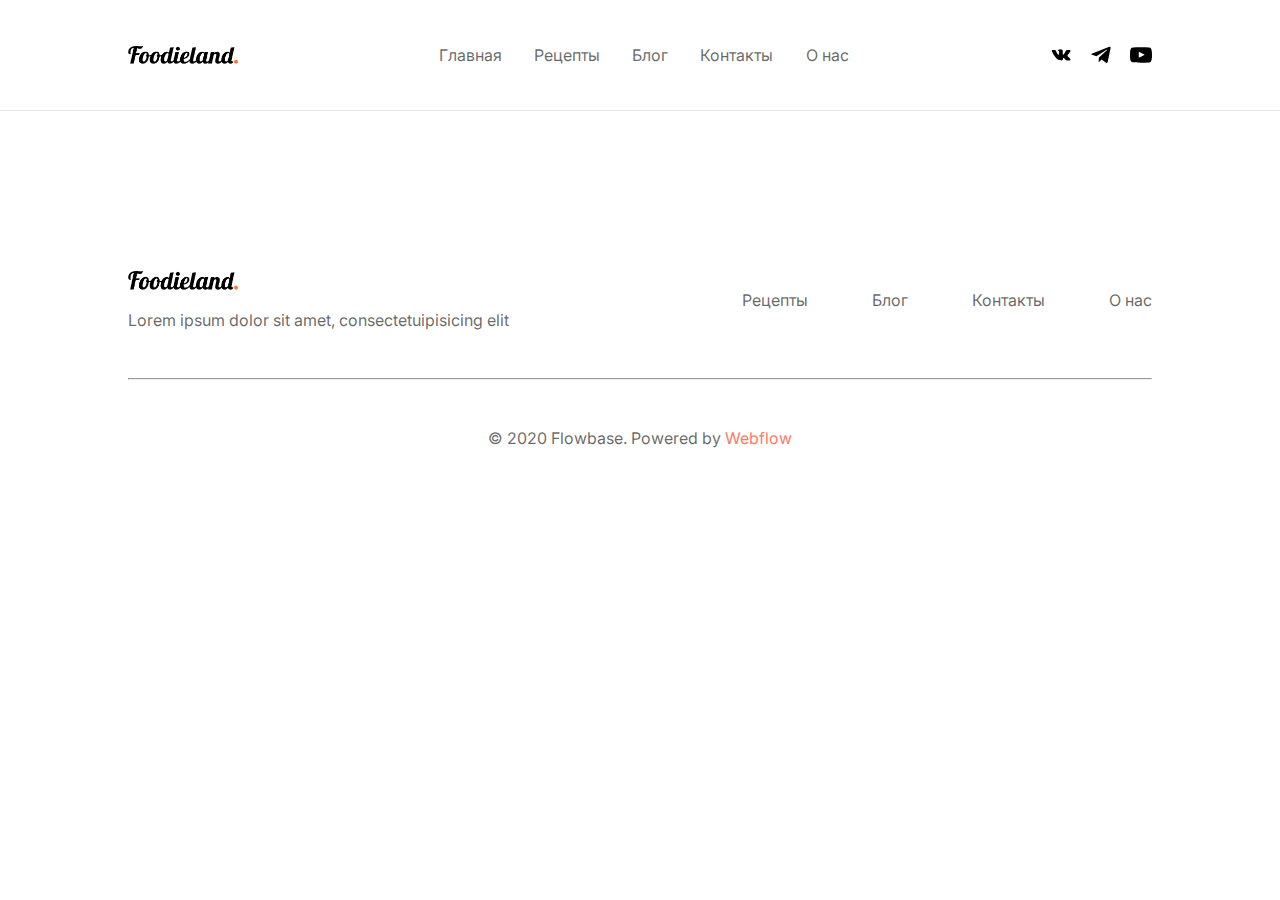
==== blog.html @ 5ad226de "Начата верстка страницы-шаблона рецепта, сверстан блок Recipe-main-block" ====
<!DOCTYPE html>
<html lang="ru">
<head>
    <meta charset="UTF-8">
    <meta name="viewport" content="width=device-width, initial-scale=1.0">
    <link rel="stylesheet" href="css/global.css">
    <title>YummyCreations | Блог</title>
</head>
<body>
    <!-- HEADER -->
    <header class="header">
        <div class="header__wrapper">
            <img src="img/header/logo.png" alt="logo" class="logo">
            <nav class="header__nav">
                <ul class="menu">
                    <a href="index.html" class="menu__link"><li class="menu__item">Главная</li></a>
                    <a href="recipes.html" class="menu__link"><li class="menu__item">Рецепты</li></a>
                    <a href="blog.html" class="menu__link"><li class="menu__item">Блог</li></a>
                    <a href="contacts.html" class="menu__link"><li class="menu__item">Контакты</li></a>
                    <a href="about-us.html" class="menu__link"><li class="menu__item">О нас</li></a>
                </ul>
            </nav>
            <nav class="header__social">
                <img src="img/social-icons/vk-icon.svg" alt="vk" class="social__icon">
                <img src="img/social-icons/telegram-icon.svg" alt="tg" class="social__icon">
                <img src="img/social-icons/youtube-icon.svg" alt="yt" class="social__icon">
            </nav>
        </div>
    </header>

    <!-- FOOTER -->
    <footer class="footer">
        <div class="footer__header">
            <div class="footer__header__info">
                <img src="img/header/logo.png" alt="logo" class="footer__header__info__logo">
                <p class="footer__header__info__text">Lorem ipsum dolor sit amet, consectetuipisicing elit</p>
            </div>
            <nav class="footer__header__nav">
                <ul class="footer__header__menu">
                    <li class="footer__header__menu__item">
                        <a href="recipes.html" class="footer__header__menu__link">Рецепты</a>
                    </li>
                    <li class="footer__header__menu__item">
                        <a href="" class="footer__header__menu__link">Блог</a>
                    </li>
                    <li class="footer__header__menu__item">
                        <a href="" class="footer__header__menu__link">Контакты</a>
                    </li>
                    <li class="footer__header__menu__item">
                        <a href="" class="footer__header__menu__link">О нас</a>
                    </li>
                </ul>
            </nav>
        </div>
        <hr>
        <div class="footer__license">
            <p class="footer__license__text">© 2020 Flowbase. Powered by <span class="orange">Webflow</span></p>
        </div>
    </footer>
</body>
</html>
---- css/global.css ----
/* Base link */
@import url(base/index.css);
/* Components link */
@import url(components/index/index.css);
@import url(components/recipe/index.css);
@import url(components/buttons.css);
/* Utilities link */
@import url(utilities/variables.css);
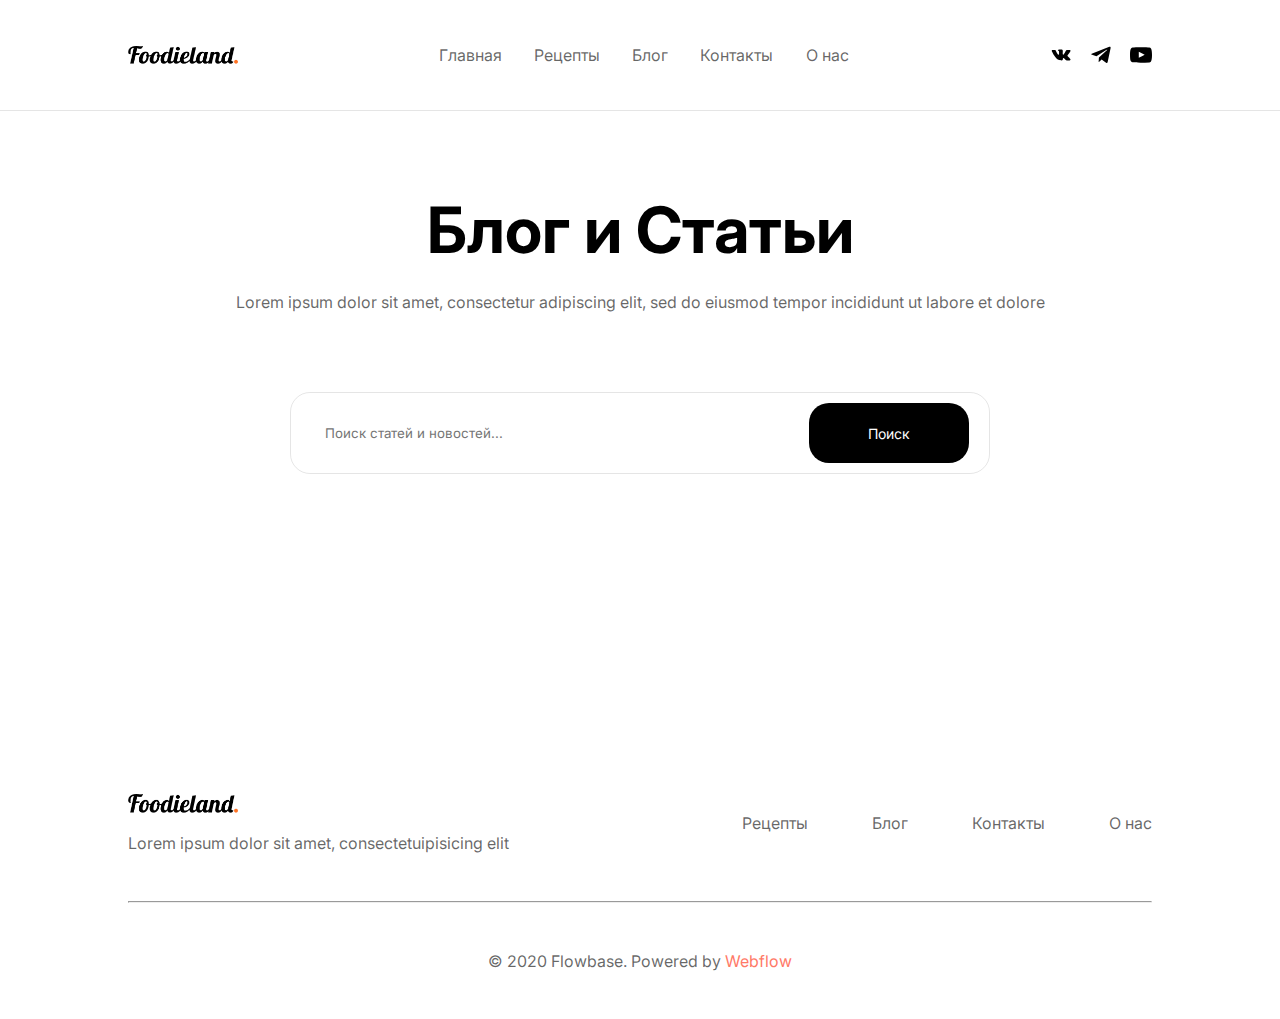
==== commit cfed4c80: "Сверстан блок blog-introduce, сделан спец. css файл для custom-input'а" ====
--- a/blog.html
+++ b/blog.html
@@ -27,7 +27,23 @@
             </nav>
         </div>
     </header>
-
+    <!-- BLOG & ARTICLE INTRODUCE -->
+    <section class="blog_introduce">
+        <h1 class="blog_introduce__title">Блог и Статьи</h1>
+        <p class="blog_introduce__subtitle">Lorem ipsum dolor sit amet, consectetur adipiscing elit, sed do eiusmod tempor incididunt ut labore et dolore</p>
+        <form action="js/#" method="post">
+            <div class="search custom_input">
+                <input type="text" placeholder="Поиск статей и новостей..." class="input__text search__input_text">
+                <div class="subscribe-btn main-btn">
+                    <p class="main-btn__text">Поиск</p>
+                </div>
+            </div>
+        </form>
+    </section>
+    <!--  -->
+    <section>
+        
+    </section>
     <!-- FOOTER -->
     <footer class="footer">
         <div class="footer__header">
--- a/css/global.css
+++ b/css/global.css
@@ -3,6 +3,8 @@
 /* Components link */
 @import url(components/index/index.css);
 @import url(components/recipe/index.css);
+@import url(components/blog/index.css);
 @import url(components/buttons.css);
+@import url(components/custom-input.css);
 /* Utilities link */
 @import url(utilities/variables.css);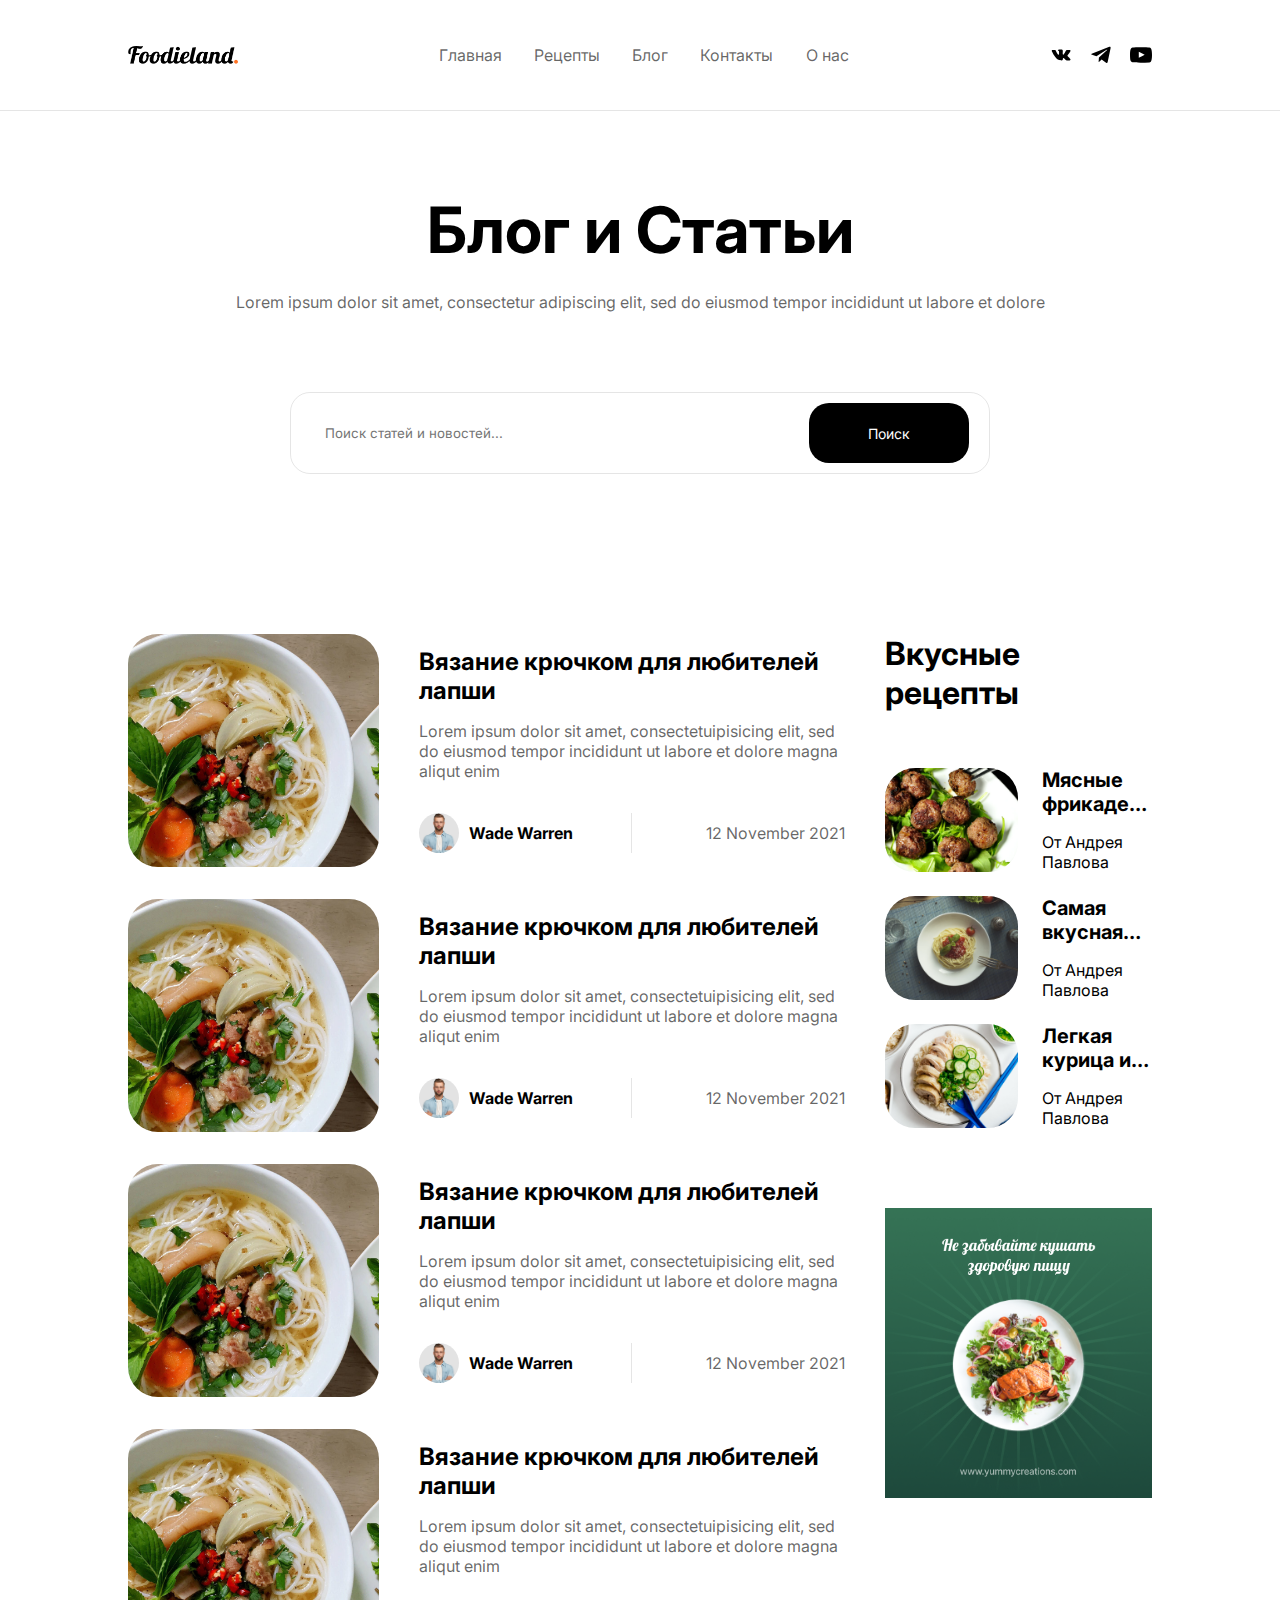
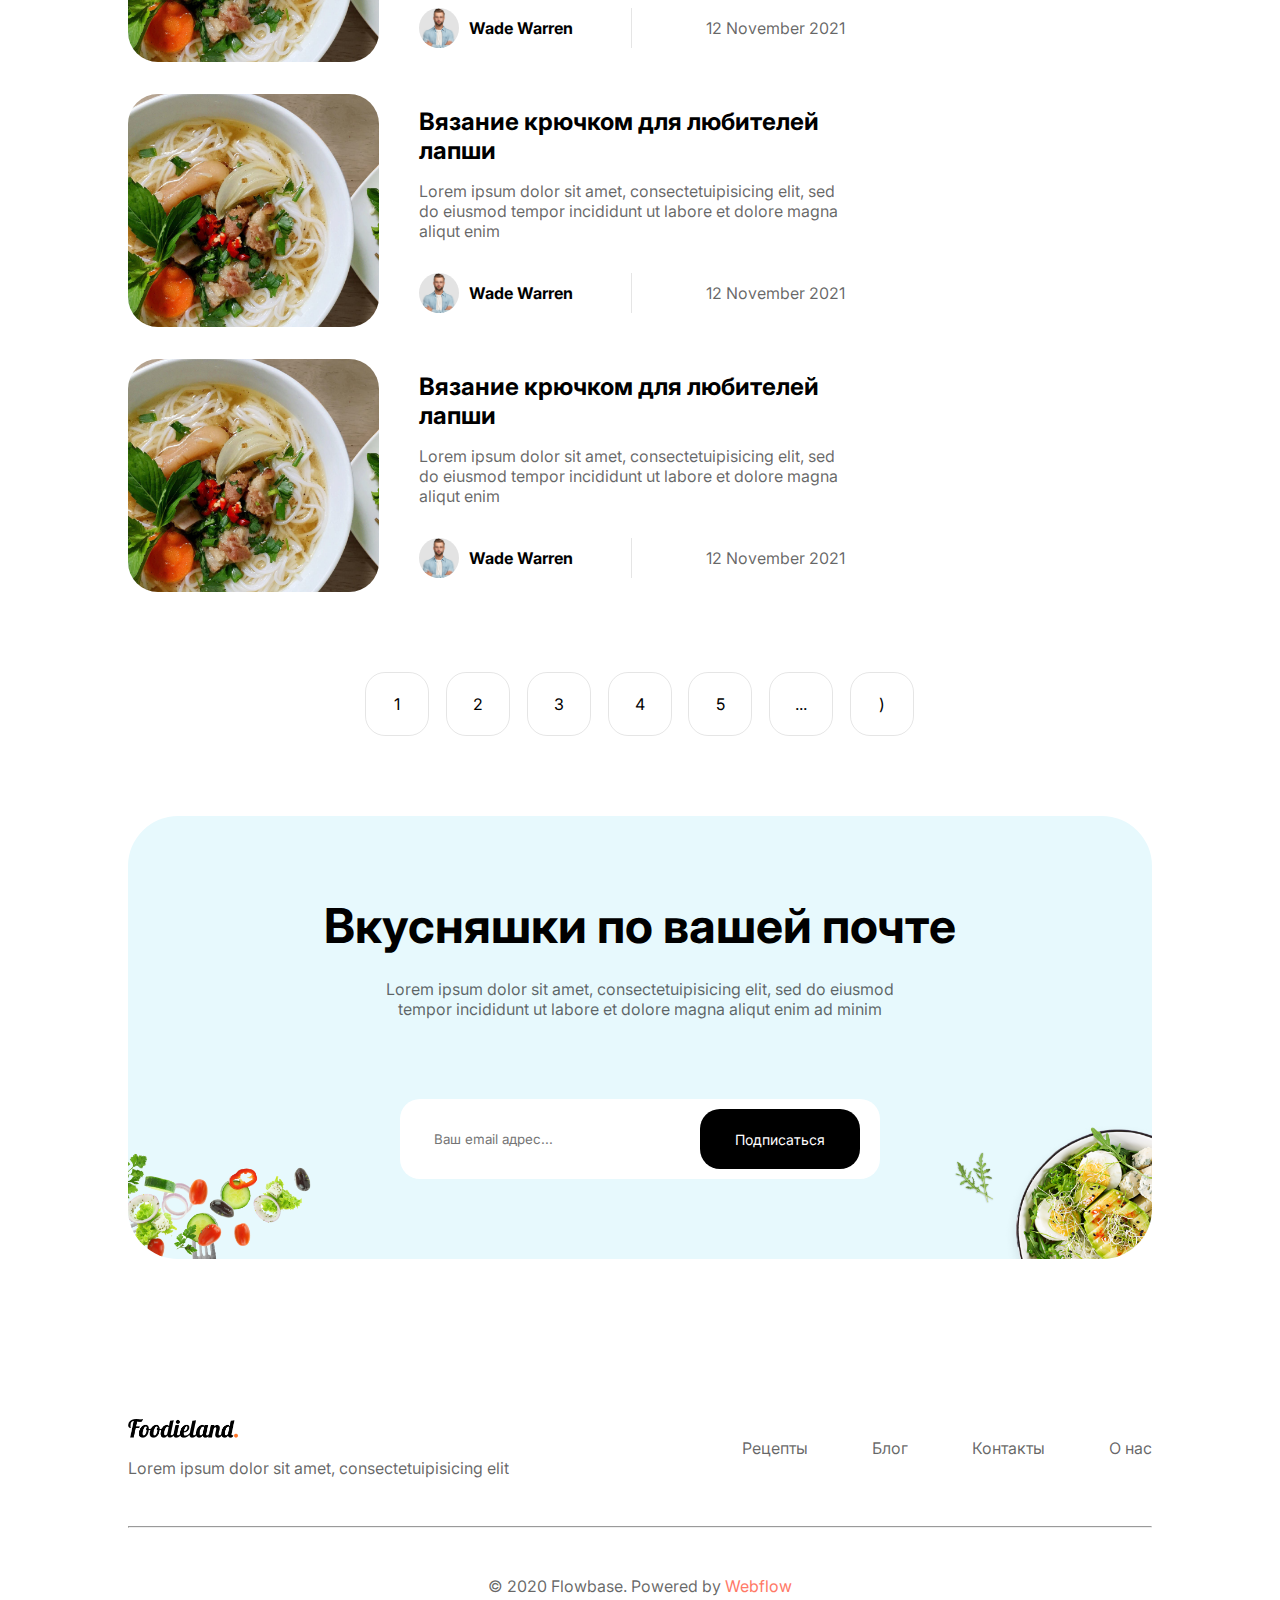
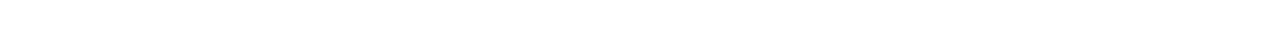
==== commit 0c7b0bc8: "Сверстана страница blog, сверстаны блоки articles и pagination, добавлены соответсвующие стили" ====
--- a/blog.html
+++ b/blog.html
@@ -40,9 +40,163 @@
             </div>
         </form>
     </section>
-    <!--  -->
-    <section>
-        
+    <!-- ARTICLES -->
+    <section class="articles_block">
+        <div class="articles">
+            <div class="article">
+                <img src="img/articles/article-1.png" alt="article-1" class="article__img">
+                <div class="article__info">
+                    <h1 class="article__title">Вязание крючком для любителей лапши</h1>
+                    <p class="article__subtitle">Lorem ipsum dolor sit amet, consectetuipisicing elit, sed do eiusmod tempor incididunt ut labore et dolore magna aliqut enim</p>
+                    <div class="article__meta_info">
+                        <div class="article__author">
+                            <img src="img/slider-img/slider-icons/avatar.jpg" alt="avatar" class="article__author__avatar">
+                            <p class="article__author__name">Wade Warren</p>
+                        </div>
+                        <div class="article__post_date">
+                            <p class="article__post_date__text">12 November 2021</p>
+                        </div>
+                    </div>
+                </div>
+            </div>
+            <!--  -->
+            <div class="article">
+                <img src="img/articles/article-1.png" alt="article-1" class="article__img">
+                <div class="article__info">
+                    <h1 class="article__title">Вязание крючком для любителей лапши</h1>
+                    <p class="article__subtitle">Lorem ipsum dolor sit amet, consectetuipisicing elit, sed do eiusmod tempor incididunt ut labore et dolore magna aliqut enim</p>
+                    <div class="article__meta_info">
+                        <div class="article__author">
+                            <img src="img/slider-img/slider-icons/avatar.jpg" alt="avatar" class="article__author__avatar">
+                            <p class="article__author__name">Wade Warren</p>
+                        </div>
+                        <div class="article__post_date">
+                            <p class="article__post_date__text">12 November 2021</p>
+                        </div>
+                    </div>
+                </div>
+            </div>
+            <!--  -->
+            <div class="article">
+                <img src="img/articles/article-1.png" alt="article-1" class="article__img">
+                <div class="article__info">
+                    <h1 class="article__title">Вязание крючком для любителей лапши</h1>
+                    <p class="article__subtitle">Lorem ipsum dolor sit amet, consectetuipisicing elit, sed do eiusmod tempor incididunt ut labore et dolore magna aliqut enim</p>
+                    <div class="article__meta_info">
+                        <div class="article__author">
+                            <img src="img/slider-img/slider-icons/avatar.jpg" alt="avatar" class="article__author__avatar">
+                            <p class="article__author__name">Wade Warren</p>
+                        </div>
+                        <div class="article__post_date">
+                            <p class="article__post_date__text">12 November 2021</p>
+                        </div>
+                    </div>
+                </div>
+            </div>
+            <!--  -->
+            <div class="article">
+                <img src="img/articles/article-1.png" alt="article-1" class="article__img">
+                <div class="article__info">
+                    <h1 class="article__title">Вязание крючком для любителей лапши</h1>
+                    <p class="article__subtitle">Lorem ipsum dolor sit amet, consectetuipisicing elit, sed do eiusmod tempor incididunt ut labore et dolore magna aliqut enim</p>
+                    <div class="article__meta_info">
+                        <div class="article__author">
+                            <img src="img/slider-img/slider-icons/avatar.jpg" alt="avatar" class="article__author__avatar">
+                            <p class="article__author__name">Wade Warren</p>
+                        </div>
+                        <div class="article__post_date">
+                            <p class="article__post_date__text">12 November 2021</p>
+                        </div>
+                    </div>
+                </div>
+            </div>
+            <!--  -->
+            <div class="article">
+                <img src="img/articles/article-1.png" alt="article-1" class="article__img">
+                <div class="article__info">
+                    <h1 class="article__title">Вязание крючком для любителей лапши</h1>
+                    <p class="article__subtitle">Lorem ipsum dolor sit amet, consectetuipisicing elit, sed do eiusmod tempor incididunt ut labore et dolore magna aliqut enim</p>
+                    <div class="article__meta_info">
+                        <div class="article__author">
+                            <img src="img/slider-img/slider-icons/avatar.jpg" alt="avatar" class="article__author__avatar">
+                            <p class="article__author__name">Wade Warren</p>
+                        </div>
+                        <div class="article__post_date">
+                            <p class="article__post_date__text">12 November 2021</p>
+                        </div>
+                    </div>
+                </div>
+            </div>
+            <!--  -->
+            <div class="article">
+                <img src="img/articles/article-1.png" alt="article-1" class="article__img">
+                <div class="article__info">
+                    <h1 class="article__title">Вязание крючком для любителей лапши</h1>
+                    <p class="article__subtitle">Lorem ipsum dolor sit amet, consectetuipisicing elit, sed do eiusmod tempor incididunt ut labore et dolore magna aliqut enim</p>
+                    <div class="article__meta_info">
+                        <div class="article__author">
+                            <img src="img/slider-img/slider-icons/avatar.jpg" alt="avatar" class="article__author__avatar">
+                            <p class="article__author__name">Wade Warren</p>
+                        </div>
+                        <div class="article__post_date">
+                            <p class="article__post_date__text">12 November 2021</p>
+                        </div>
+                    </div>
+                </div>
+            </div>
+        </div>
+        <aside class="other_recipes dn">
+            <div class="other_recipes__cards">
+                <h1 class="other_recipes__title">Вкусные рецепты</h1>
+                <div class="other_recipes__card">
+                    <img src="img/favorite-recipes/fav-meatballs.png" alt="meatballs" class="other_recipes__card__img">
+                    <div class="other_recipes__card__info">
+                        <h1 class="other_recipes__card__title">Мясные фрикадельки с соусом кремчиз</h1>
+                        <p class="other_recipes__card__author">От Андрея Павлова</p>
+                    </div>
+                </div>
+                <div class="other_recipes__card">
+                    <img src="img/favorite-recipes/fav-chicken-pasta.png" alt="pasta" class="other_recipes__card__img">
+                    <div class="other_recipes__card__info">
+                        <h1 class="other_recipes__card__title">Самая вкусная сливочная паста с курицей и беконом</h1>
+                        <p class="other_recipes__card__author">От Андрея Павлова</p>
+                    </div>
+                </div>
+                <div class="other_recipes__card">
+                    <img src="img/favorite-recipes/fav-chicken-rice.png" alt="rice" class="other_recipes__card__img">
+                    <div class="other_recipes__card__info">
+                        <h1 class="other_recipes__card__title">Легкая курица и рис в одной кастрюле</h1>
+                        <p class="other_recipes__card__author">От Андрея Павлова</p>
+                    </div>
+                </div>
+            </div>
+            <img src="img/ads.png" alt="ads" class="ads">
+        </aside>
+    </section>
+    <!-- PAGINATION -->
+    <nav class="pagination">
+        <div class="pagination_block">1</div>
+        <div class="pagination_block">2</div>
+        <div class="pagination_block">3</div>
+        <div class="pagination_block">4</div>
+        <div class="pagination_block">5</div>
+        <div class="pagination_block">...</div>
+        <div class="pagination_block">)</div>
+    </nav>
+    <!-- INBOX SUBSCRIBE -->
+    <section class="inbox_subscribe">
+        <h1 class="inbox_subscribe__title">Вкусняшки по вашей почте</h1>
+        <p class="inbox_subscribe__subtitle">Lorem ipsum dolor sit amet, consectetuipisicing elit, sed do eiusmod tempor incididunt ut labore et dolore magna aliqut enim ad minim</p>
+        <form action="js/#" method="post">
+            <div class="inbox_subscribe__input custom_input">
+                <input type="email" placeholder="Ваш email адрес..." class="input__text inbox_subscribe__input_text">
+                <div class="subscribe-btn main-btn">
+                    <p class="main-btn__text">Подписаться</p>
+                </div>
+            </div>
+        </form>
+        <img src="img/inbox-subscribe/salad-1.png" alt="salad" class="inbox_subscribe__img_1">
+        <img src="img/inbox-subscribe/salad-2.png" alt="salad" class="inbox_subscribe__img_2">
     </section>
     <!-- FOOTER -->
     <footer class="footer">
--- a/css/global.css
+++ b/css/global.css
@@ -6,5 +6,6 @@
 @import url(components/blog/index.css);
 @import url(components/buttons.css);
 @import url(components/custom-input.css);
+@import url(components/pagination.css);
 /* Utilities link */
 @import url(utilities/variables.css);